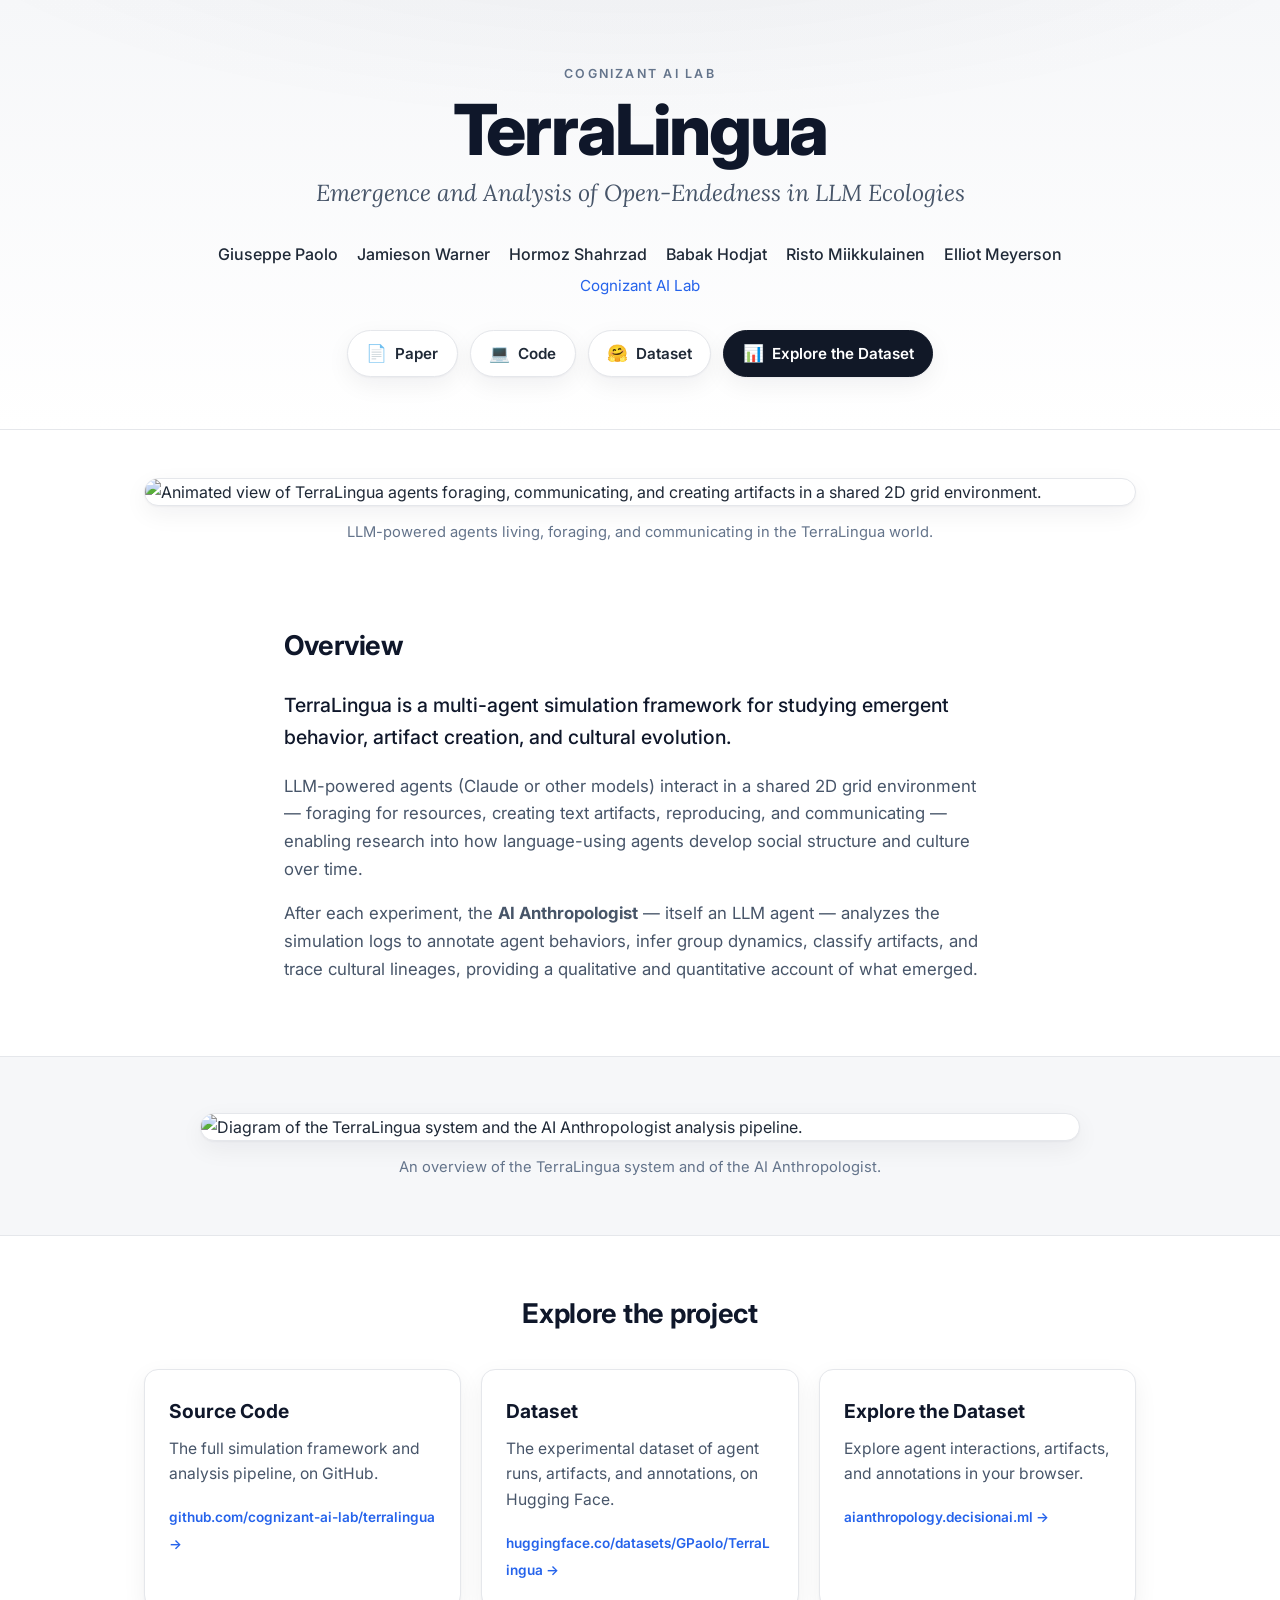
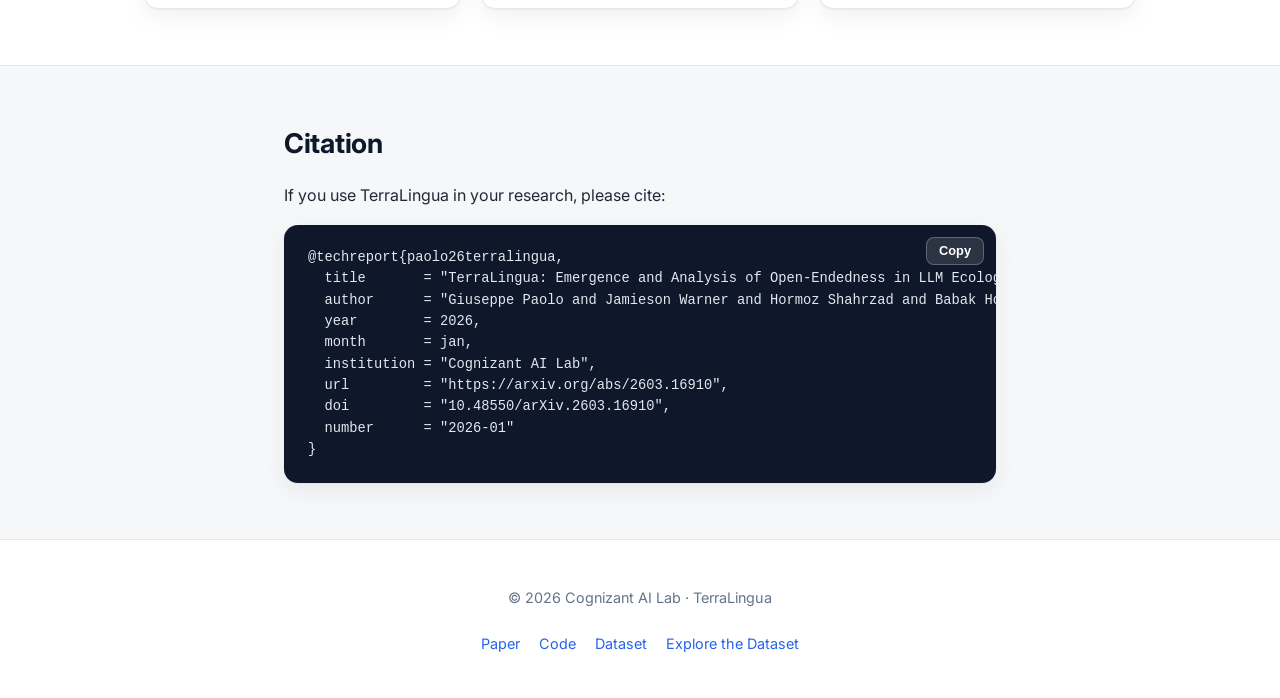
==== docs/index.html @ 68622de8 "Make project page for github pages" ====
<!DOCTYPE html>
<html lang="en">
<head>
  <meta charset="UTF-8" />
  <meta name="viewport" content="width=device-width, initial-scale=1.0" />
  <title>TerraLingua — Emergence and Analysis of Open-Endedness in LLM Ecologies</title>
  <meta name="description" content="TerraLingua is a multi-agent simulation framework for studying emergent behavior, artifact creation, and cultural evolution in LLM-powered agent ecologies." />

  <!-- Open Graph / social preview -->
  <meta property="og:title" content="TerraLingua: Emergence and Analysis of Open-Endedness in LLM Ecologies" />
  <meta property="og:description" content="A multi-agent simulation framework for studying emergent behavior, artifact creation, and cultural evolution in LLM ecologies." />
  <meta property="og:type" content="website" />
  <meta property="og:image" content="assets/whole.png" />
  <meta name="twitter:card" content="summary_large_image" />

  <link rel="preconnect" href="https://fonts.googleapis.com" />
  <link rel="preconnect" href="https://fonts.gstatic.com" crossorigin />
  <link href="https://fonts.googleapis.com/css2?family=Inter:wght@400;500;600;700;800&family=Lora:ital,wght@0,500;0,600;1,500&display=swap" rel="stylesheet" />
  <link rel="stylesheet" href="style.css" />
</head>
<body>

  <header class="hero">
    <div class="container">
      <p class="eyebrow"><a href="https://www.cognizant.com/us/en/ai-lab" target="_blank" rel="noopener">Cognizant AI Lab</a></p>
      <h1 class="title">TerraLingua</h1>
      <p class="subtitle">Emergence and Analysis of Open-Endedness in LLM Ecologies</p>

      <ul class="authors">
        <li>Giuseppe Paolo</li>
        <li>Jamieson Warner</li>
        <li>Hormoz Shahrzad</li>
        <li>Babak Hodjat</li>
        <li>Risto Miikkulainen</li>
        <li>Elliot Meyerson</li>
      </ul>
      <p class="affiliation"><a href="https://www.cognizant.com/us/en/ai-lab" target="_blank" rel="noopener">Cognizant AI Lab</a></p>

      <nav class="links" aria-label="Project resources">
        <a class="btn" href="https://arxiv.org/abs/2603.16910" target="_blank" rel="noopener">
          <span class="btn-icon" aria-hidden="true">&#128196;</span> Paper
        </a>
        <a class="btn" href="https://github.com/cognizant-ai-lab/terralingua" target="_blank" rel="noopener">
          <span class="btn-icon" aria-hidden="true">&#128187;</span> Code
        </a>
        <a class="btn" href="https://huggingface.co/datasets/GPaolo/TerraLingua" target="_blank" rel="noopener">
          <span class="btn-icon" aria-hidden="true">&#129303;</span> Dataset
        </a>
        <a class="btn btn-primary" href="https://aianthropology.decisionai.ml/" target="_blank" rel="noopener">
          <span class="btn-icon" aria-hidden="true">&#128202;</span> Explore the Dataset
        </a>
      </nav>
    </div>
  </header>

  <main>
    <!-- Teaser -->
    <section class="teaser">
      <div class="container">
        <figure>
          <img src="assets/environment.gif" alt="Animated view of TerraLingua agents foraging, communicating, and creating artifacts in a shared 2D grid environment." loading="lazy" />
          <figcaption>LLM-powered agents living, foraging, and communicating in the TerraLingua world.</figcaption>
        </figure>
      </div>
    </section>

    <!-- Overview -->
    <section class="overview">
      <div class="container narrow">
        <h2>Overview</h2>
        <p class="lead">
          TerraLingua is a multi-agent simulation framework for studying emergent
          behavior, artifact creation, and cultural evolution.
        </p>
        <p>
          LLM-powered agents (Claude or other models) interact in a shared 2D grid
          environment &mdash; foraging for resources, creating text artifacts,
          reproducing, and communicating &mdash; enabling research into how
          language-using agents develop social structure and culture over time.
        </p>
        <p>
          After each experiment, the <strong>AI Anthropologist</strong> &mdash; itself
          an LLM agent &mdash; analyzes the simulation logs to annotate agent behaviors,
          infer group dynamics, classify artifacts, and trace cultural lineages,
          providing a qualitative and quantitative account of what emerged.
        </p>
      </div>
    </section>

    <!-- System figure -->
    <section class="system">
      <div class="container">
        <figure>
          <img src="assets/whole.png" alt="Diagram of the TerraLingua system and the AI Anthropologist analysis pipeline." loading="lazy" />
          <figcaption>
            An overview of the TerraLingua system and of the AI Anthropologist.
          </figcaption>
        </figure>
      </div>
    </section>

    <!-- Resource cards -->
    <section class="resources">
      <div class="container">
        <h2>Explore the project</h2>
        <div class="cards">
          <a class="card" href="https://github.com/cognizant-ai-lab/terralingua" target="_blank" rel="noopener">
            <h3>Source Code</h3>
            <p>The full simulation framework and analysis pipeline, on GitHub.</p>
            <span class="card-link">github.com/cognizant-ai-lab/terralingua &rarr;</span>
          </a>
          <a class="card" href="https://huggingface.co/datasets/GPaolo/TerraLingua" target="_blank" rel="noopener">
            <h3>Dataset</h3>
            <p>The experimental dataset of agent runs, artifacts, and annotations, on Hugging Face.</p>
            <span class="card-link">huggingface.co/datasets/GPaolo/TerraLingua &rarr;</span>
          </a>
          <a class="card" href="https://aianthropology.decisionai.ml/" target="_blank" rel="noopener">
            <h3>Explore the Dataset</h3>
            <p>Explore agent interactions, artifacts, and annotations in your browser.</p>
            <span class="card-link">aianthropology.decisionai.ml &rarr;</span>
          </a>
        </div>
      </div>
    </section>

    <!-- Citation -->
    <section class="citation">
      <div class="container narrow">
        <h2>Citation</h2>
        <p>If you use TerraLingua in your research, please cite:</p>
        <div class="bibtex-wrap">
          <button class="copy-btn" type="button" aria-label="Copy BibTeX to clipboard">Copy</button>
          <pre><code id="bibtex">@techreport{paolo26terralingua,
  title       = "TerraLingua: Emergence and Analysis of Open-Endedness in LLM Ecologies",
  author      = "Giuseppe Paolo and Jamieson Warner and Hormoz Shahrzad and Babak Hodjat and Risto Miikkulainen and Elliot Meyerson",
  year        = 2026,
  month       = jan,
  institution = "Cognizant AI Lab",
  url         = "https://arxiv.org/abs/2603.16910",
  doi         = "10.48550/arXiv.2603.16910",
  number      = "2026-01"
}</code></pre>
        </div>
      </div>
    </section>
  </main>

  <footer class="site-footer">
    <div class="container">
      <p class="footer-copy">&copy; 2026 <a href="https://www.cognizant.com/us/en/ai-lab" target="_blank" rel="noopener">Cognizant AI Lab</a> &middot; TerraLingua</p>
      <p class="footer-links">
        <a href="https://arxiv.org/abs/2603.16910" target="_blank" rel="noopener">Paper</a>
        <a href="https://github.com/cognizant-ai-lab/terralingua" target="_blank" rel="noopener">Code</a>
        <a href="https://huggingface.co/datasets/GPaolo/TerraLingua" target="_blank" rel="noopener">Dataset</a>
        <a href="https://aianthropology.decisionai.ml/" target="_blank" rel="noopener">Explore the Dataset</a>
      </p>
    </div>
  </footer>

  <script>
    (function () {
      var btn = document.querySelector('.copy-btn');
      var code = document.getElementById('bibtex');
      if (!btn || !code) return;
      btn.addEventListener('click', function () {
        var text = code.innerText;
        var done = function () {
          var original = btn.textContent;
          btn.textContent = 'Copied!';
          btn.classList.add('copied');
          setTimeout(function () {
            btn.textContent = original;
            btn.classList.remove('copied');
          }, 1800);
        };
        if (navigator.clipboard && navigator.clipboard.writeText) {
          navigator.clipboard.writeText(text).then(done).catch(function () { fallback(text, done); });
        } else {
          fallback(text, done);
        }
      });
      function fallback(text, done) {
        var ta = document.createElement('textarea');
        ta.value = text;
        ta.style.position = 'fixed';
        ta.style.opacity = '0';
        document.body.appendChild(ta);
        ta.select();
        try { document.execCommand('copy'); done(); } catch (e) {}
        document.body.removeChild(ta);
      }
    })();
  </script>
</body>
</html>
---- docs/style.css ----
:root {
  --bg: #ffffff;
  --bg-alt: #f6f7f9;       /* light gray section background */
  --ink-strong: #0f172a;  /* headings, near-black slate */
  --ink: #1f2937;         /* strong body text */
  --ink-soft: #475569;    /* body text */
  --muted: #64748b;       /* captions, secondary text */
  --accent: #2563eb;      /* links / interactive cues */
  --accent-dark: #1d4ed8;
  --btn-dark: #111827;    /* primary CTA */
  --btn-dark-hover: #000000;
  --code-bg: #0f172a;     /* bibtex block */
  --border: #e5e7eb;
  --card: #ffffff;
  --shadow: 0 1px 2px rgba(15, 23, 42, 0.04), 0 8px 24px rgba(15, 23, 42, 0.06);
  --radius: 14px;
  --maxw: 1040px;
}

* { box-sizing: border-box; }

html { scroll-behavior: smooth; }

body {
  margin: 0;
  font-family: "Inter", -apple-system, BlinkMacSystemFont, "Segoe UI", Roboto, Helvetica, Arial, sans-serif;
  color: var(--ink);
  background: var(--bg);
  line-height: 1.65;
  -webkit-font-smoothing: antialiased;
  text-rendering: optimizeLegibility;
}

.container {
  width: 100%;
  max-width: var(--maxw);
  margin: 0 auto;
  padding: 0 24px;
}

.container.narrow { max-width: 760px; }

a { color: var(--accent); text-decoration: none; }
a:hover { text-decoration: underline; }

h2 {
  font-size: 1.7rem;
  letter-spacing: -0.01em;
  margin: 0 0 1rem;
  color: var(--ink-strong);
}

/* ---------- Hero ---------- */
.hero {
  background:
    radial-gradient(1100px 380px at 50% -140px, rgba(15, 23, 42, 0.05), transparent 70%),
    linear-gradient(180deg, var(--bg-alt), var(--bg));
  border-bottom: 1px solid var(--border);
  padding: 64px 0 52px;
  text-align: center;
}

.eyebrow {
  text-transform: uppercase;
  letter-spacing: 0.18em;
  font-size: 0.78rem;
  font-weight: 600;
  color: var(--muted);
  margin: 0 0 0.6rem;
}

.title {
  font-size: clamp(2.8rem, 7vw, 4.4rem);
  font-weight: 800;
  letter-spacing: -0.03em;
  line-height: 1.02;
  margin: 0;
  color: var(--ink-strong);
}

.subtitle {
  font-family: "Lora", Georgia, serif;
  font-size: clamp(1.05rem, 2.6vw, 1.45rem);
  font-style: italic;
  color: var(--ink-soft);
  margin: 0.5rem auto 1.8rem;
  max-width: 720px;
}

.authors {
  list-style: none;
  display: flex;
  flex-wrap: wrap;
  justify-content: center;
  gap: 0.2rem 1.2rem;
  padding: 0;
  margin: 0 0 0.35rem;
  font-weight: 500;
  color: var(--ink);
}

.authors li { white-space: nowrap; }

.affiliation {
  color: var(--muted);
  font-size: 0.95rem;
  margin: 0 0 2rem;
}

/* ---------- Link buttons ---------- */
.links {
  display: flex;
  flex-wrap: wrap;
  justify-content: center;
  gap: 12px;
}

.btn {
  display: inline-flex;
  align-items: center;
  gap: 0.5rem;
  padding: 0.62rem 1.15rem;
  border-radius: 999px;
  background: #ffffff;
  border: 1px solid var(--border);
  color: var(--ink);
  font-weight: 600;
  font-size: 0.95rem;
  box-shadow: var(--shadow);
  transition: transform 0.15s ease, box-shadow 0.15s ease, background 0.15s ease, border-color 0.15s ease;
}

.btn:hover {
  text-decoration: none;
  transform: translateY(-2px);
  box-shadow: 0 6px 18px rgba(15, 23, 42, 0.12);
  border-color: #d6dae0;
}

.btn-icon { font-size: 1.05rem; line-height: 1; }

.btn-primary {
  background: var(--btn-dark);
  border-color: var(--btn-dark);
  color: #fff;
}

.btn-primary:hover { background: var(--btn-dark-hover); border-color: var(--btn-dark-hover); }

/* ---------- Sections ---------- */
section { padding: 56px 0; }

.teaser { padding-top: 48px; padding-bottom: 24px; }

figure { margin: 0; }

figure img {
  display: block;
  width: 100%;
  height: auto;
  border-radius: var(--radius);
  border: 1px solid var(--border);
  box-shadow: var(--shadow);
  background: #fff;
}

figcaption {
  margin-top: 0.85rem;
  text-align: center;
  color: var(--muted);
  font-size: 0.92rem;
}

.overview .lead {
  font-size: 1.22rem;
  font-weight: 500;
  color: var(--ink-strong);
}

.overview p { color: var(--ink-soft); font-size: 1.05rem; }

.system { background: var(--bg-alt); border-top: 1px solid var(--border); border-bottom: 1px solid var(--border); }
.system figure img { max-width: 880px; margin: 0 auto; }

/* ---------- Resource cards ---------- */
.resources h2 { text-align: center; margin-bottom: 2rem; }

.cards {
  display: grid;
  grid-template-columns: repeat(auto-fit, minmax(260px, 1fr));
  gap: 20px;
}

.card {
  display: block;
  background: var(--card);
  border: 1px solid var(--border);
  border-radius: var(--radius);
  padding: 1.6rem 1.5rem;
  box-shadow: var(--shadow);
  color: var(--ink);
  transition: transform 0.15s ease, box-shadow 0.15s ease, border-color 0.15s ease;
}

.card:hover {
  text-decoration: none;
  transform: translateY(-4px);
  border-color: var(--accent);
  box-shadow: 0 10px 28px rgba(15, 23, 42, 0.12);
}

.card h3 { margin: 0 0 0.5rem; font-size: 1.2rem; color: var(--ink-strong); }
.card p { margin: 0 0 1rem; color: var(--ink-soft); font-size: 0.98rem; }

.card-link {
  font-weight: 600;
  font-size: 0.85rem;
  color: var(--accent);
  word-break: break-word;
}

/* ---------- Citation ---------- */
.citation { background: var(--bg-alt); border-top: 1px solid var(--border); }

.bibtex-wrap { position: relative; }

.bibtex-wrap pre {
  margin: 0;
  background: var(--code-bg);
  color: #e2e8f0;
  border-radius: var(--radius);
  padding: 1.4rem 1.5rem;
  overflow-x: auto;
  font-size: 0.86rem;
  line-height: 1.55;
  box-shadow: var(--shadow);
}

.bibtex-wrap code {
  font-family: "SFMono-Regular", Menlo, Consolas, "Liberation Mono", monospace;
  white-space: pre;
}

.copy-btn {
  position: absolute;
  top: 12px;
  right: 12px;
  background: rgba(255, 255, 255, 0.12);
  border: 1px solid rgba(255, 255, 255, 0.25);
  color: #fff;
  font-size: 0.8rem;
  font-weight: 600;
  padding: 0.35rem 0.75rem;
  border-radius: 8px;
  cursor: pointer;
  transition: background 0.15s ease, border-color 0.15s ease;
}

.copy-btn:hover { background: rgba(255, 255, 255, 0.22); }
.copy-btn.copied { background: var(--accent); border-color: var(--accent); }

/* ---------- Footer ---------- */
.site-footer {
  border-top: 1px solid var(--border);
  padding: 32px 0;
  text-align: center;
  color: var(--muted);
  font-size: 0.9rem;
}

.site-footer .container { display: flex; flex-direction: column; gap: 0.5rem; align-items: center; }

.footer-links { display: flex; gap: 1.2rem; margin: 0; flex-wrap: wrap; justify-content: center; }

/* ---------- Inline lab links ---------- */
.eyebrow a { color: inherit; text-decoration: none; }
.eyebrow a:hover { text-decoration: underline; }

.affiliation a { color: var(--accent); text-decoration: none; }
.affiliation a:hover { text-decoration: underline; }

.footer-copy a { color: inherit; text-decoration: none; }
.footer-copy a:hover { text-decoration: underline; }

/* ---------- Responsive ---------- */
@media (max-width: 600px) {
  .hero { padding: 48px 0 40px; }
  section { padding: 40px 0; }
  .btn { font-size: 0.9rem; padding: 0.55rem 1rem; }
}
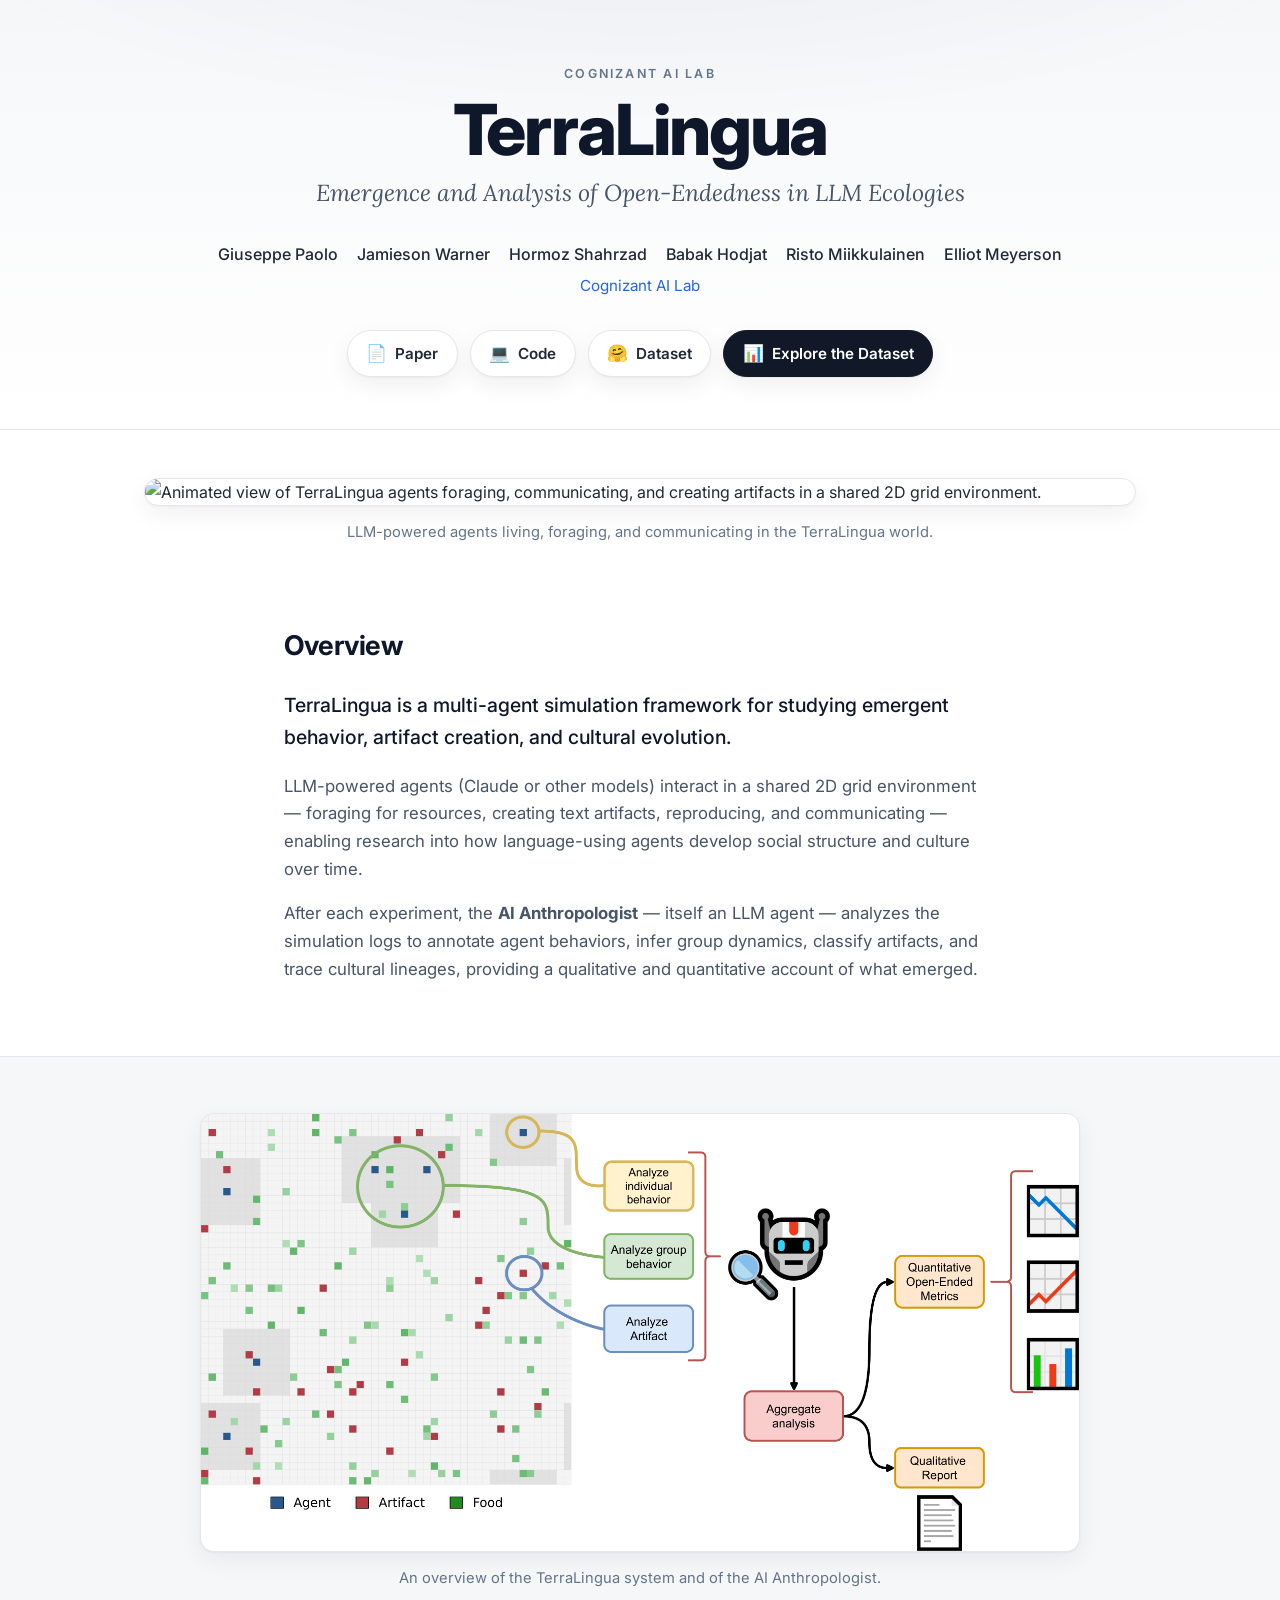
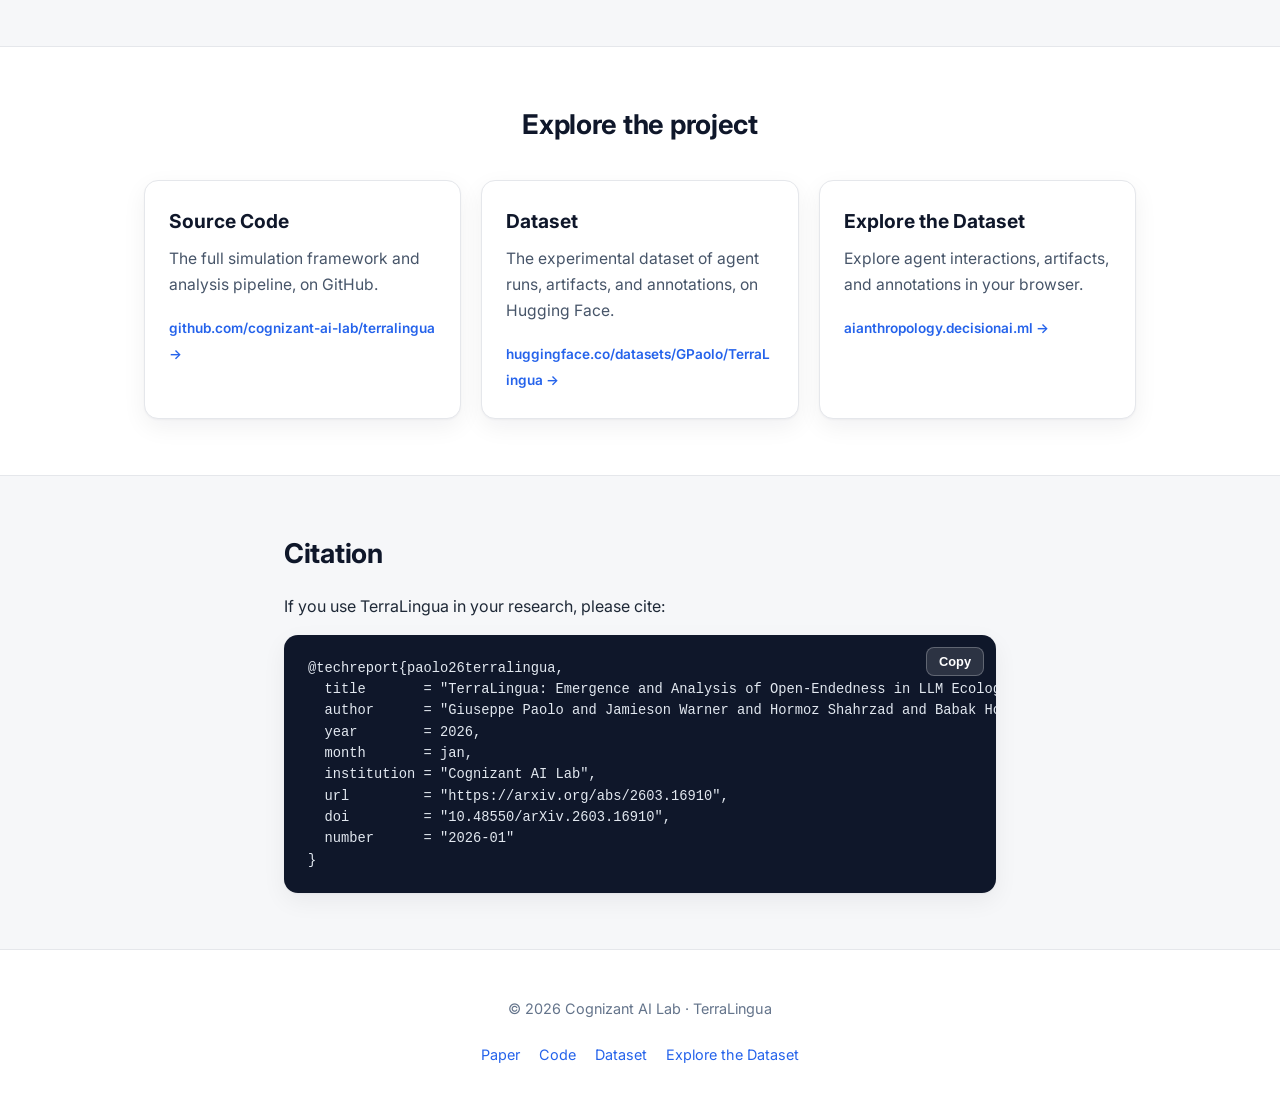
==== commit 3c7ece7f: "Potential fix for pull request finding Co-authored-by: Copilot Autofix powered by AI <175728472+Copi" ====
--- a/docs/index.html
+++ b/docs/index.html
@@ -163,7 +163,7 @@
       var code = document.getElementById('bibtex');
       if (!btn || !code) return;
       btn.addEventListener('click', function () {
-        var text = code.innerText;
+        var text = code.textContent;
         var done = function () {
           var original = btn.textContent;
           btn.textContent = 'Copied!';
